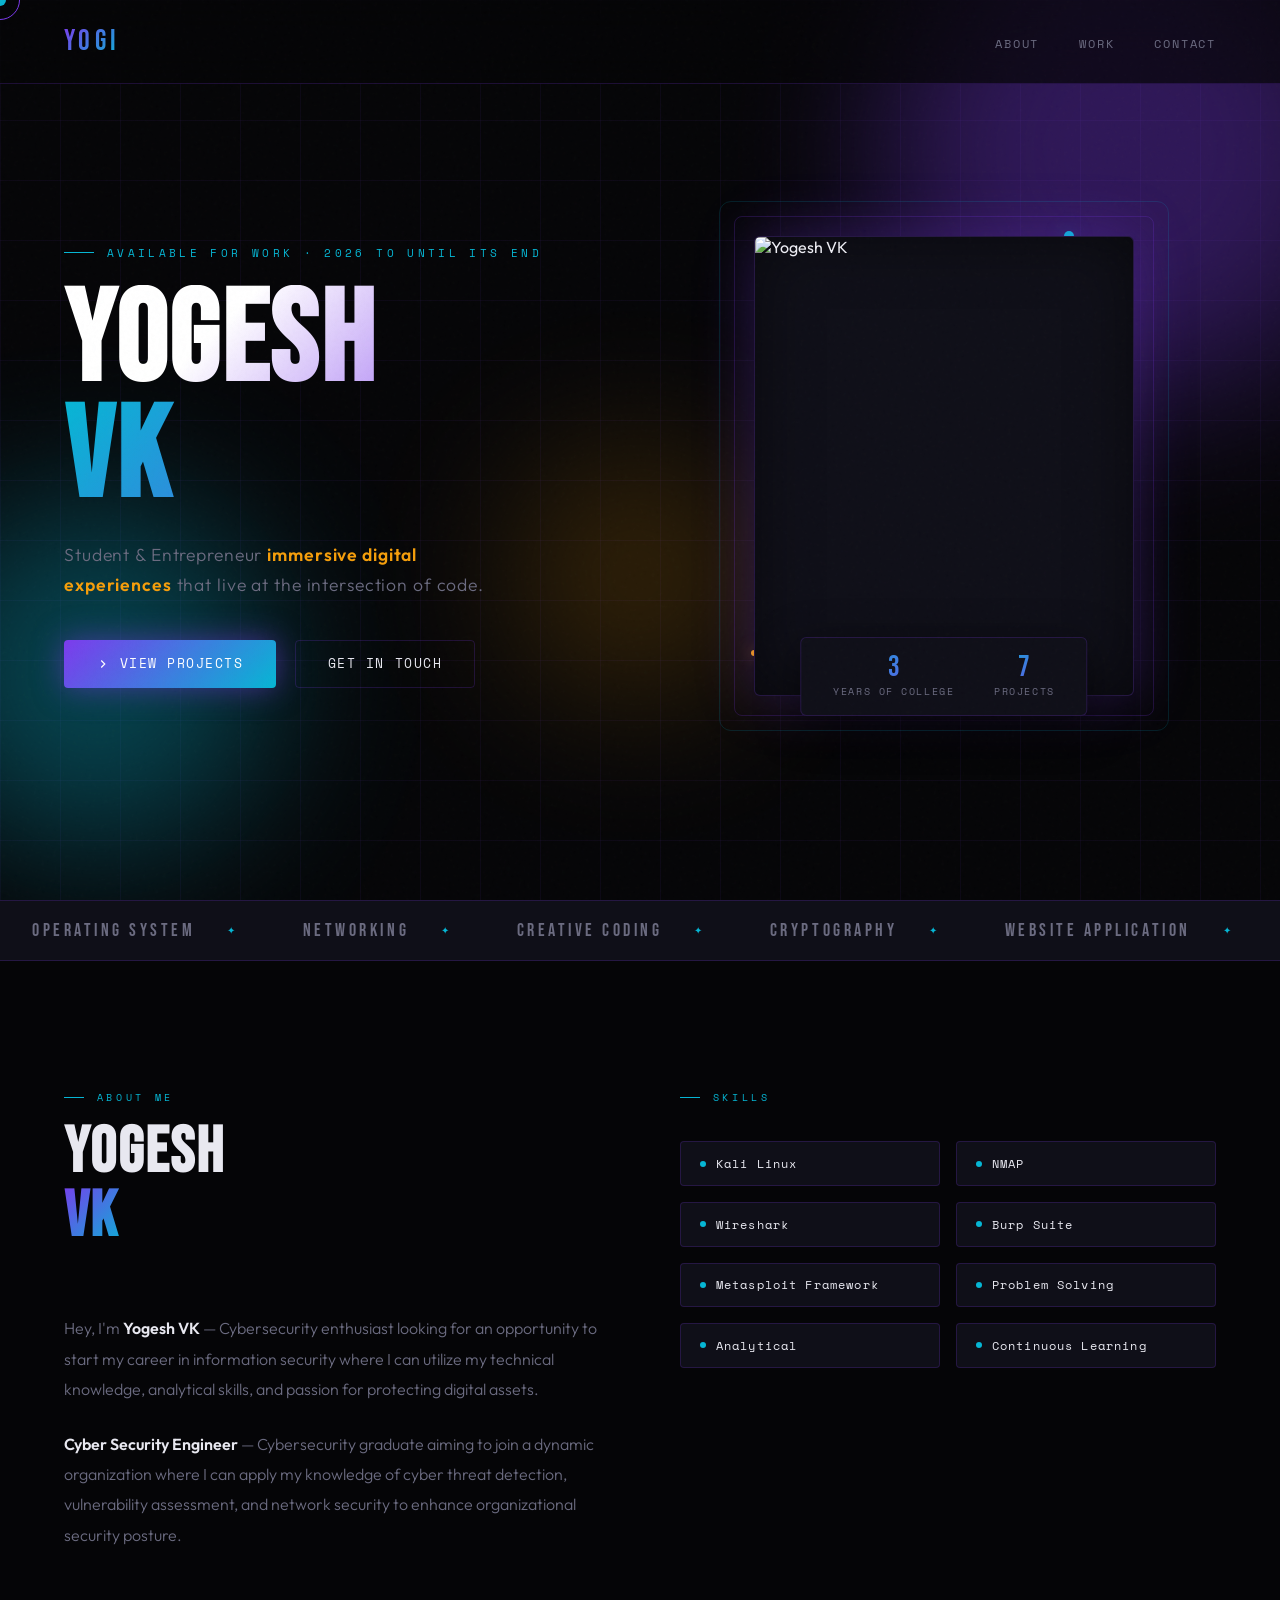
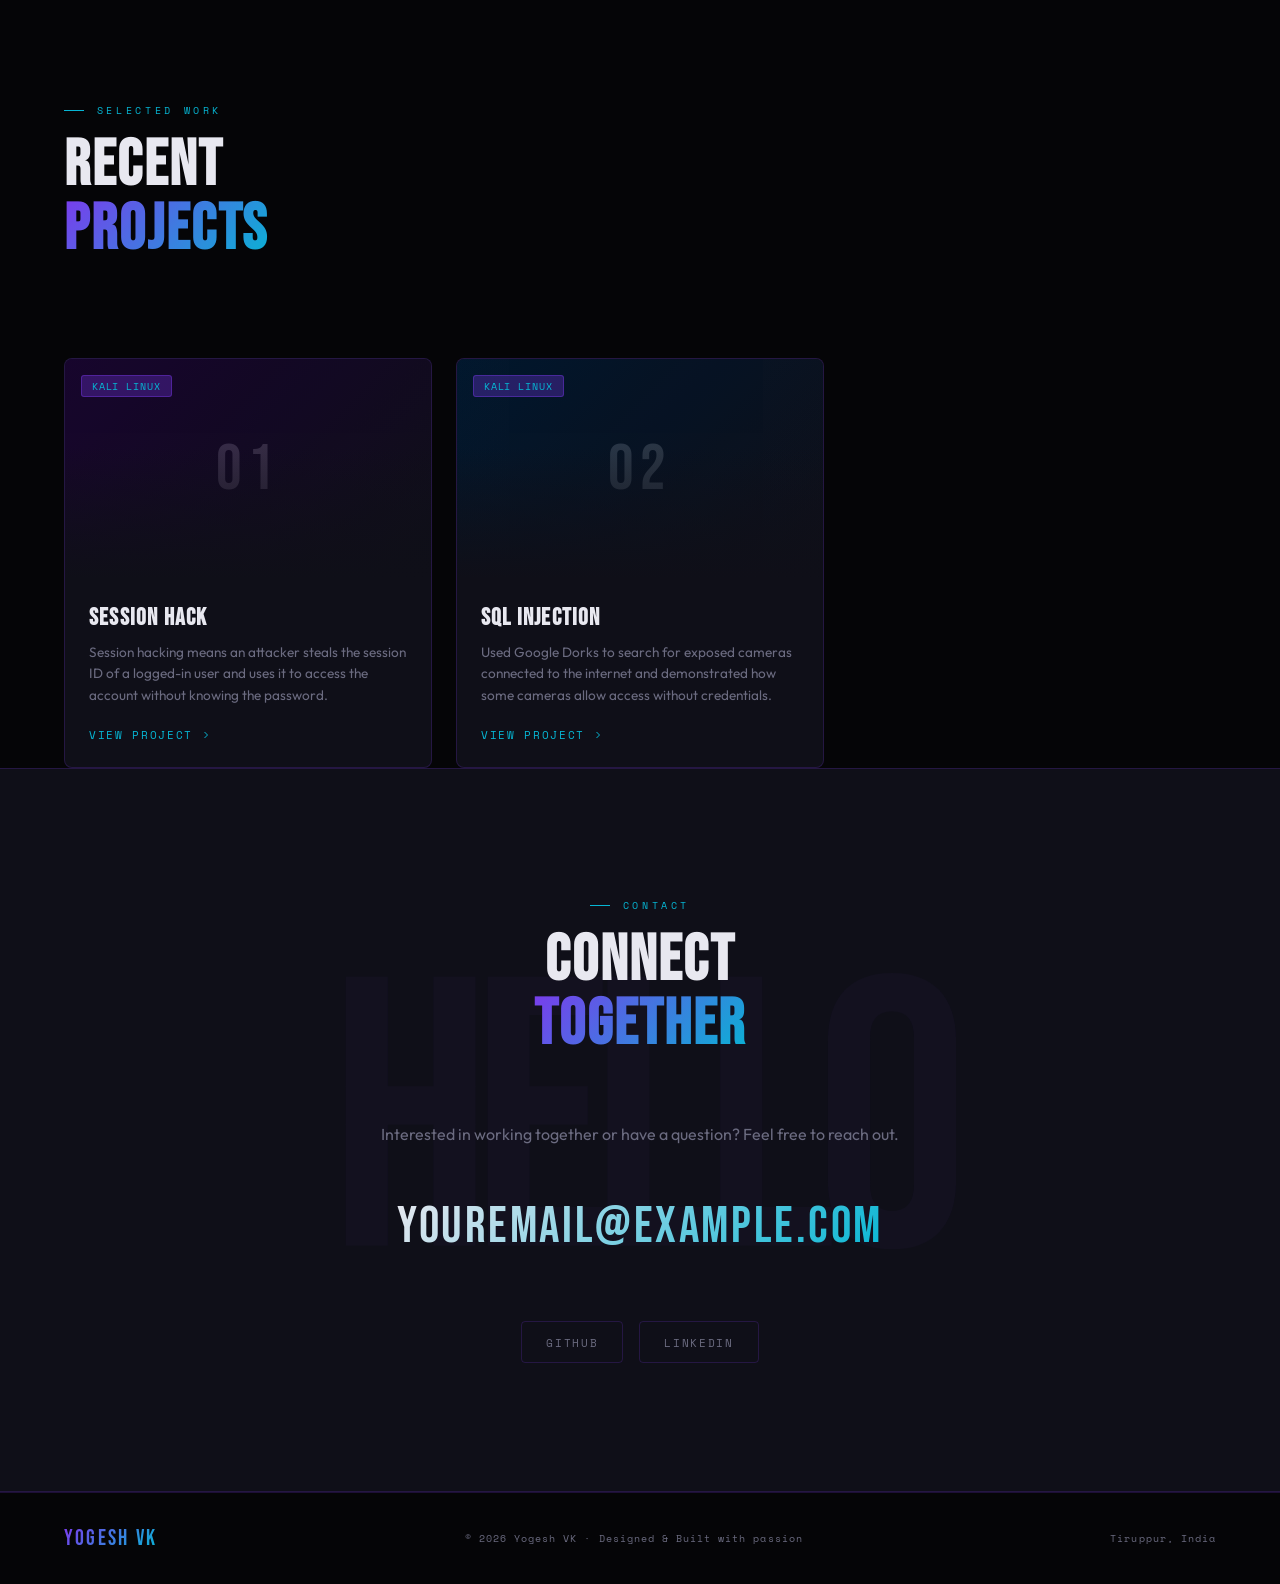
==== index.html @ 70ea8271 "Add files via upload" ====
<!DOCTYPE html>
<html lang="en">
<head>
<meta charset="UTF-8">
<meta name="viewport" content="width=device-width, initial-scale=1.0">
<title>YOGESH VK — Portfolio</title>
<link href="https://fonts.googleapis.com/css2?family=Bebas+Neue&family=Space+Mono:ital,wght@0,400;0,700;1,400&family=Outfit:wght@300;400;600&display=swap" rel="stylesheet">
<link rel="stylesheet" href="styles.css">
</head>
<body>

<!-- Cursor -->
<div class="cursor" id="cursor"></div>
<div class="cursor-ring" id="cursorRing"></div>

<!-- NAV -->
<nav>
  <div class="nav-logo">YOGI</div>
  <ul class="nav-links">
    <li><a href="#about">About</a></li>
    <li><a href="#work">Work</a></li>
    <li><a href="#contact">Contact</a></li>
  </ul>
</nav>

<!-- HERO -->
<div class="hero">
  <div class="orb orb1"></div>
  <div class="orb orb2"></div>
  <div class="orb orb3"></div>

  <div class="hero-inner">
    <div class="hero-content">
      <div class="hero-label">Available for work · 2026 To Until its end</div>
      <h1 class="hero-name">
        <span class="line1">YOGESH</span>
        <span class="line2">VK</span>
      </h1>
      <p class="hero-role">
        Student &amp; Entrepreneur <span>immersive digital experiences</span> that live at the intersection of code.
      </p>
      <div class="hero-cta">
        <a href="#work" class="btn-primary">
          <svg width="14" height="14" viewBox="0 0 24 24" fill="none" stroke="currentColor" stroke-width="2"><polyline points="9 18 15 12 9 6"/></svg>
          View Projects
        </a>
        <a href="#contact" class="btn-outline">
          Get In Touch
        </a>
      </div>
    </div>

    <div class="hero-visual">
      <div class="image-frame">
        <div class="dot-accent dot1"></div>
        <div class="dot-accent dot2"></div>
        <div class="profile-img-wrapper">
          <!--
            ▼ REPLACE src WITH YOUR IMAGE PATH ▼
            Upload your photo (e.g. yogi.jpg) to the same folder as index.html,
            then change the src below to: src="yogi.jpg"
          -->
          <img
            src="C:\Users\Arkas\OneDrive\Desktop\yogesh vk site\yogi.JPG"
            alt="Yogesh VK"
            id="profileImg"
          />
          <!-- Placeholder shown when no image is found -->
          <div class="img-placeholder" id="imgPlaceholder" style="display:none;">
            <svg width="64" height="64" viewBox="0 0 24 24" fill="none" stroke="#7c3aed" stroke-width="1" stroke-linecap="round" stroke-linejoin="round">
              <rect x="3" y="3" width="18" height="18" rx="2"/>
              <circle cx="8.5" cy="8.5" r="1.5"/>
              <polyline points="21 15 16 10 5 21"/>
            </svg>
            <p>Add your photo<br/>Upload yogi.jpg alongside index.html</p>
          </div>
        </div>
        <div class="stats-strip">
          <div class="stat">
            <div class="stat-num">3</div>
            <div class="stat-label">Years of college</div>
          </div>
          <div class="stat">
            <div class="stat-num">7</div>
            <div class="stat-label">Projects</div>
          </div>
        </div>
      </div>
    </div>
  </div>
</div>

<!-- TICKER -->
<div class="ticker-wrap">
  <div class="ticker-track">
    <div class="ticker-item">operating system <span>✦</span></div>
    <div class="ticker-item">networking <span>✦</span></div>
    <div class="ticker-item">Creative Coding <span>✦</span></div>
    <div class="ticker-item">cryptography <span>✦</span></div>
    <div class="ticker-item">website application <span>✦</span></div>
    <div class="ticker-item">malware analysis <span>✦</span></div>
    <div class="ticker-item">operating system <span>✦</span></div>
    <div class="ticker-item">networking <span>✦</span></div>
    <div class="ticker-item">Creative Coding <span>✦</span></div>
    <div class="ticker-item">cryptography <span>✦</span></div>
    <div class="ticker-item">website application <span>✦</span></div>
    <div class="ticker-item">malware analysis <span>✦</span></div>
    <div class="ticker-item">digital forensics <span>✦</span></div>
  </div>
</div>

<!-- ABOUT -->
<section id="about">
  <div class="about-grid">
    <div class="about-text fade-up">
      <div class="section-tag">About Me</div>
      <h2 class="section-title">YOGESH <br><em>VK</em></h2>
      <p>
        Hey, I'm <strong>Yogesh VK</strong> — Cybersecurity enthusiast looking for an opportunity to start my career in information security where I can utilize my technical knowledge, analytical skills, and passion for protecting digital assets.
      </p>
      <p>
        <strong>Cyber Security Engineer</strong> — Cybersecurity graduate aiming to join a dynamic organization where I can apply my knowledge of cyber threat detection, vulnerability assessment, and network security to enhance organizational security posture.
      </p>
    </div>
    <div class="fade-up" style="transition-delay:0.2s">
      <div class="section-tag">Skills</div>
      <br>
      <div class="skills-grid">
        <div class="skill-chip"><span></span>Kali Linux</div>
        <div class="skill-chip"><span></span>NMAP</div>
        <div class="skill-chip"><span></span>Wireshark</div>
        <div class="skill-chip"><span></span>Burp Suite</div>
        <div class="skill-chip"><span></span>Metasploit Framework</div>
        <div class="skill-chip"><span></span>Problem Solving</div>
        <div class="skill-chip"><span></span>Analytical</div>
        <div class="skill-chip"><span></span>Continuous Learning</div>
      </div>
    </div>
  </div>
</section>

<!-- WORK -->
<div class="projects-wrapper" id="work">
  <div style="max-width:1400px; margin:0 auto; padding: 0 0 2rem;">
    <div class="section-tag">Selected Work</div>
    <h2 class="section-title">Recent<br><em>Projects</em></h2>
  </div>
  <div class="projects-grid">

    <div class="project-card fade-up">
      <div class="project-thumb">
        <div class="project-thumb-bg">01</div>
        <div class="project-thumb-overlay"></div>
        <div class="project-tag-list">
          <span class="ptag">Kali Linux</span>
        </div>
      </div>
      <div class="project-body">
        <h3>Session Hack</h3>
        <p>Session hacking means an attacker steals the session ID of a logged-in user and uses it to access the account without knowing the password.</p>
        <!--
          ▼ Upload Mini Project 2.pdf to the same folder and update the href below ▼
        -->
        <a href="C:\Users\Arkas\OneDrive\Desktop\yogesh vk site\Mini Project 2.pdf" class="project-link">
          View Project
          <svg width="12" height="12" viewBox="0 0 24 24" fill="none" stroke="currentColor" stroke-width="2"><polyline points="9 18 15 12 9 6"/></svg>
        </a>
      </div>
    </div>

    <div class="project-card fade-up" style="transition-delay:0.15s">
      <div class="project-thumb">
        <div class="project-thumb-bg">02</div>
        <div class="project-thumb-overlay"></div>
        <div class="project-tag-list">
          <span class="ptag">Kali Linux</span>
        </div>
      </div>
      <div class="project-body">
        <h3>SQL Injection</h3>
        <p>Used Google Dorks to search for exposed cameras connected to the internet and demonstrated how some cameras allow access without credentials.</p>
        <!--
          ▼ Upload Mini Project 1.pdf to the same folder and update the href below ▼
        -->
        <a href="C:\Users\Arkas\OneDrive\Desktop\yogesh vk site\Mini Project 1.pdf" class="project-link">
          View Project
          <svg width="12" height="12" viewBox="0 0 24 24" fill="none" stroke="currentColor" stroke-width="2"><polyline points="9 18 15 12 9 6"/></svg>
        </a>
      </div>
    </div>

  </div>
</div>

<!-- CONTACT -->
<div class="contact-section" id="contact">
  <div class="contact-inner fade-up">
    <div class="section-tag" style="justify-content:center">Contact</div>
    <h2 class="section-title">Connect<br><em>Together</em></h2>
    <p style="color:var(--muted); font-size:1rem; line-height:1.7; margin-bottom:1rem;">
      Interested in working together or have a question? Feel free to reach out.
    </p>
    <!-- ▼ Replace with your actual email address ▼ -->
    <a href="mailto:youremail@example.com" class="contact-email">youremail@example.com</a>
    <div class="social-row">
      <a href="https://github.com/kingyogi07" class="social-btn">GitHub</a>
      <a href="https://www.linkedin.com/in/yogesh-vk-423bbb319" class="social-btn">LinkedIn</a>
    </div>
  </div>
</div>

<!-- FOOTER -->
<footer>
  <div class="footer-logo">YOGESH VK</div>
  <p>© 2026 Yogesh VK · Designed &amp; Built with passion</p>
  <p style="font-family:'Space Mono',monospace;font-size:0.65rem;letter-spacing:0.1em;color:var(--muted)">Tiruppur, India</p>
</footer>

<script src="script.js"></script>
</body>
</html>
---- styles.css ----
:root {
  --bg: #050507;
  --bg2: #0a0a10;
  --surface: #0f0f18;
  --accent: #7c3aed;
  --accent2: #06b6d4;
  --accent3: #f59e0b;
  --glow: rgba(124, 58, 237, 0.5);
  --glow2: rgba(7, 139, 162, 0.4);
  --text: #e8e8f0;
  --muted: #6b6b80;
  --border: rgba(124, 58, 237, 0.2);
}

*, *::before, *::after { margin: 0; padding: 0; box-sizing: border-box; }

html { scroll-behavior: smooth; }

body {
  background: var(--bg);
  color: var(--text);
  font-family: 'Outfit', sans-serif;
  overflow-x: hidden;
  cursor: none;
}

/* CUSTOM CURSOR */
.cursor {
  position: fixed;
  width: 12px; height: 12px;
  background: var(--accent2);
  border-radius: 50%;
  pointer-events: none;
  z-index: 9999;
  transform: translate(-50%, -50%);
  transition: transform 0.1s, width 0.2s, height 0.2s, background 0.2s;
  mix-blend-mode: exclusion;
}
.cursor-ring {
  position: fixed;
  width: 40px; height: 40px;
  border: 1px solid var(--accent);
  border-radius: 50%;
  pointer-events: none;
  z-index: 9998;
  transform: translate(-50%, -50%);
  transition: transform 0.15s ease-out, width 0.3s, height 0.3s, border-color 0.3s;
}

/* NOISE OVERLAY */
body::before {
  content: '';
  position: fixed; inset: 0;
  background-image: url("data:image/svg+xml,%3Csvg viewBox='0 0 256 256' xmlns='http://www.w3.org/2000/svg'%3E%3Cfilter id='noise'%3E%3CfeTurbulence type='fractalNoise' baseFrequency='0.9' numOctaves='4' stitchTiles='stitch'/%3E%3C/filter%3E%3Crect width='100%25' height='100%25' filter='url(%23noise)' opacity='0.04'/%3E%3C/svg%3E");
  pointer-events: none;
  z-index: 9990;
  opacity: 0.5;
}

/* NAV */
nav {
  position: fixed; top: 0; left: 0; right: 0;
  z-index: 100;
  display: flex; align-items: center; justify-content: space-between;
  padding: 1.5rem 4rem;
  background: rgba(5,5,7,0.7);
  backdrop-filter: blur(20px);
  border-bottom: 1px solid var(--border);
}
.nav-logo {
  font-family: 'Bebas Neue', sans-serif;
  font-size: 1.8rem;
  letter-spacing: 0.15em;
  background: linear-gradient(135deg, var(--accent), var(--accent2));
  -webkit-background-clip: text;
  -webkit-text-fill-color: transparent;
}
.nav-links { display: flex; gap: 2.5rem; list-style: none; }
.nav-links a {
  font-family: 'Space Mono', monospace;
  font-size: 0.75rem;
  letter-spacing: 0.15em;
  text-transform: uppercase;
  color: var(--muted);
  text-decoration: none;
  transition: color 0.3s;
  position: relative;
}
.nav-links a::after {
  content: '';
  position: absolute; bottom: -4px; left: 0;
  width: 0; height: 1px;
  background: var(--accent2);
  transition: width 0.3s;
}
.nav-links a:hover { color: var(--accent2); }
.nav-links a:hover::after { width: 100%; }

/* HERO */
.hero {
  min-height: 100vh;
  display: flex; flex-direction: column; justify-content: center;
  padding: 6rem 4rem 4rem;
  position: relative;
  overflow: hidden;
}

/* Animated grid background */
.hero::before {
  content: '';
  position: absolute; inset: 0;
  background-image:
    linear-gradient(rgba(124,58,237,0.06) 1px, transparent 1px),
    linear-gradient(90deg, rgba(124,58,237,0.06) 1px, transparent 1px);
  background-size: 60px 60px;
  animation: gridShift 20s linear infinite;
}
@keyframes gridShift {
  0% { transform: translateY(0); }
  100% { transform: translateY(60px); }
}

/* Orbs */
.orb {
  position: absolute;
  border-radius: 50%;
  filter: blur(80px);
  opacity: 0.35;
  animation: float 8s ease-in-out infinite;
}
.orb1 { width: 500px; height: 500px; background: var(--accent); top: -100px; right: -100px; animation-delay: 0s; }
.orb2 { width: 350px; height: 350px; background: var(--accent2); bottom: 50px; left: -80px; animation-delay: -3s; }
.orb3 { width: 250px; height: 250px; background: var(--accent3); top: 50%; left: 40%; animation-delay: -5s; opacity: 0.2; }

@keyframes float {
  0%, 100% { transform: translateY(0) scale(1); }
  50% { transform: translateY(-30px) scale(1.05); }
}

.hero-inner {
  position: relative; z-index: 2;
  display: grid;
  grid-template-columns: 1fr 1fr;
  gap: 4rem;
  align-items: center;
  max-width: 1400px;
}

.hero-label {
  font-family: 'Space Mono', monospace;
  font-size: 0.7rem;
  letter-spacing: 0.3em;
  color: var(--accent2);
  text-transform: uppercase;
  margin-bottom: 1.5rem;
  display: flex; align-items: center; gap: 0.8rem;
}
.hero-label::before {
  content: '';
  display: inline-block;
  width: 30px; height: 1px;
  background: var(--accent2);
}

.hero-name {
  font-family: 'Bebas Neue', sans-serif;
  font-size: clamp(5rem, 10vw, 9rem);
  line-height: 0.9;
  letter-spacing: 0.02em;
  margin-bottom: 1.5rem;
}
.hero-name .line1 {
  display: block;
  background: linear-gradient(135deg, #fff 30%, var(--accent) 100%);
  -webkit-background-clip: text;
  -webkit-text-fill-color: transparent;
}
.hero-name .line2 {
  display: block;
  background: linear-gradient(135deg, var(--accent2) 0%, var(--accent) 100%);
  -webkit-background-clip: text;
  -webkit-text-fill-color: transparent;
}

.hero-role {
  font-size: 1.1rem;
  color: var(--muted);
  font-weight: 300;
  letter-spacing: 0.05em;
  margin-bottom: 2.5rem;
  max-width: 420px;
  line-height: 1.7;
}
.hero-role span { color: var(--accent3); font-weight: 600; }

.hero-cta {
  display: flex; gap: 1.2rem; flex-wrap: wrap;
}
.btn-primary {
  display: inline-flex; align-items: center; gap: 0.6rem;
  padding: 0.85rem 2rem;
  background: linear-gradient(135deg, var(--accent), var(--accent2));
  color: #fff;
  font-family: 'Space Mono', monospace;
  font-size: 0.8rem;
  letter-spacing: 0.12em;
  text-transform: uppercase;
  text-decoration: none;
  border-radius: 4px;
  position: relative;
  overflow: hidden;
  transition: transform 0.2s, box-shadow 0.3s;
  box-shadow: 0 0 30px var(--glow);
}
.btn-primary:hover {
  transform: translateY(-3px);
  box-shadow: 0 10px 40px var(--glow);
}
.btn-outline {
  display: inline-flex; align-items: center; gap: 0.6rem;
  padding: 0.85rem 2rem;
  border: 1px solid var(--border);
  color: var(--text);
  font-family: 'Space Mono', monospace;
  font-size: 0.8rem;
  letter-spacing: 0.12em;
  text-transform: uppercase;
  text-decoration: none;
  border-radius: 4px;
  transition: border-color 0.3s, color 0.3s, box-shadow 0.3s;
  background: transparent;
}
.btn-outline:hover {
  border-color: var(--accent2);
  color: var(--accent2);
  box-shadow: 0 0 20px var(--glow2);
}

/* PROFILE IMAGE AREA */
.hero-visual {
  position: relative;
  display: flex;
  justify-content: center;
  align-items: center;
}

.image-frame {
  position: relative;
  width: 380px; height: 460px;
}

.image-frame::before {
  content: '';
  position: absolute;
  inset: -20px;
  border: 1px solid var(--border);
  border-radius: 8px;
  animation: rotateBorder 10s linear infinite;
}
.image-frame::after {
  content: '';
  position: absolute;
  inset: -35px;
  border: 1px solid rgba(6,182,212,0.15);
  border-radius: 12px;
}
@keyframes rotateBorder {
  0% { clip-path: inset(0 95% 0 0); }
  25% { clip-path: inset(0 0 95% 0); }
  50% { clip-path: inset(0 0 0 95%); }
  75% { clip-path: inset(95% 0 0 0); }
  100% { clip-path: inset(0 95% 0 0); }
}

.profile-img-wrapper {
  width: 100%; height: 100%;
  border-radius: 6px;
  overflow: hidden;
  border: 1px solid var(--border);
  background: var(--surface);
  position: relative;
  box-shadow: 0 0 60px rgba(124,58,237,0.3), inset 0 0 60px rgba(0,0,0,0.5);
}

.profile-img-wrapper img {
  width: 100%; height: 100%;
  object-fit: cover;
  display: block;
  filter: grayscale(20%) contrast(1.05);
  transition: filter 0.4s;
}
.profile-img-wrapper:hover img { filter: grayscale(0%) contrast(1.1); }

.img-placeholder {
  width: 100%; height: 100%;
  display: flex; flex-direction: column;
  align-items: center; justify-content: center;
  gap: 1rem;
  background: linear-gradient(135deg, var(--surface), #1a1a28);
}
.img-placeholder svg { opacity: 0.3; }
.img-placeholder p {
  font-family: 'Space Mono', monospace;
  font-size: 0.7rem;
  letter-spacing: 0.2em;
  color: var(--muted);
  text-transform: uppercase;
  text-align: center;
}

.dot-accent {
  position: absolute;
  border-radius: 50%;
  background: var(--accent2);
  box-shadow: 0 0 20px var(--glow2);
  animation: pulse 3s ease-in-out infinite;
}
.dot1 { width: 10px; height: 10px; top: -5px; right: 60px; }
.dot2 { width: 6px; height: 6px; bottom: 40px; left: -3px; animation-delay: -1.5s; background: var(--accent3); box-shadow: 0 0 15px rgba(245,158,11,0.7); }
@keyframes pulse {
  0%, 100% { opacity: 1; transform: scale(1); }
  50% { opacity: 0.4; transform: scale(0.6); }
}

.stats-strip {
  position: absolute;
  bottom: -20px; left: 50%; transform: translateX(-50%);
  background: var(--surface);
  border: 1px solid var(--border);
  border-radius: 6px;
  padding: 1rem 2rem;
  display: flex; gap: 2.5rem;
  box-shadow: 0 10px 40px rgba(0,0,0,0.5);
  white-space: nowrap;
}
.stat { text-align: center; }
.stat-num {
  font-family: 'Bebas Neue', sans-serif;
  font-size: 1.8rem;
  line-height: 1;
  background: linear-gradient(135deg, var(--accent2), var(--accent));
  -webkit-background-clip: text;
  -webkit-text-fill-color: transparent;
}
.stat-label {
  font-size: 0.65rem;
  font-family: 'Space Mono', monospace;
  letter-spacing: 0.15em;
  color: var(--muted);
  text-transform: uppercase;
}

/* SECTIONS */
section { padding: 8rem 4rem; position: relative; max-width: 1400px; margin: 0 auto; }

.section-tag {
  font-family: 'Space Mono', monospace;
  font-size: 0.65rem;
  letter-spacing: 0.35em;
  color: var(--accent2);
  text-transform: uppercase;
  display: flex; align-items: center; gap: 0.8rem;
  margin-bottom: 1rem;
}
.section-tag::before {
  content: '';
  width: 20px; height: 1px;
  background: var(--accent2);
}
.section-title {
  font-family: 'Bebas Neue', sans-serif;
  font-size: clamp(3rem, 5vw, 5rem);
  line-height: 1;
  letter-spacing: 0.03em;
  margin-bottom: 4rem;
}
.section-title em {
  font-style: normal;
  background: linear-gradient(135deg, var(--accent), var(--accent2));
  -webkit-background-clip: text;
  -webkit-text-fill-color: transparent;
}

/* ABOUT */
.about-grid {
  display: grid;
  grid-template-columns: 1fr 1fr;
  gap: 5rem;
  align-items: start;
}
.about-text p {
  color: var(--muted);
  line-height: 1.9;
  font-size: 1rem;
  margin-bottom: 1.5rem;
  font-weight: 300;
}
.about-text p strong { color: var(--text); font-weight: 600; }

.skills-grid {
  display: grid;
  grid-template-columns: 1fr 1fr;
  gap: 1rem;
}
.skill-chip {
  padding: 0.8rem 1.2rem;
  border: 1px solid var(--border);
  border-radius: 4px;
  background: var(--surface);
  font-family: 'Space Mono', monospace;
  font-size: 0.72rem;
  letter-spacing: 0.1em;
  color: var(--text);
  display: flex; align-items: center; gap: 0.6rem;
  transition: border-color 0.3s, box-shadow 0.3s, transform 0.2s;
}
.skill-chip:hover {
  border-color: var(--accent);
  box-shadow: 0 0 20px var(--glow);
  transform: translateX(4px);
}
.skill-chip span {
  width: 6px; height: 6px;
  border-radius: 50%;
  background: var(--accent2);
  flex-shrink: 0;
}

/* WORK / PROJECTS */
.projects-wrapper { width: 100%; max-width: 1400px; padding: 0 4rem; }
.projects-grid {
  display: grid;
  grid-template-columns: repeat(3, 1fr);
  gap: 1.5rem;
}
.project-card {
  background: var(--surface);
  border: 1px solid var(--border);
  border-radius: 8px;
  overflow: hidden;
  position: relative;
  transition: transform 0.3s, box-shadow 0.3s, border-color 0.3s;
}
.project-card:hover {
  transform: translateY(-8px);
  box-shadow: 0 20px 60px rgba(124,58,237,0.25);
  border-color: var(--accent);
}
.project-thumb {
  height: 220px;
  position: relative;
  overflow: hidden;
}
.project-thumb-bg {
  position: absolute; inset: 0;
  background: linear-gradient(135deg, var(--bg2), var(--surface));
  display: flex; align-items: center; justify-content: center;
  font-family: 'Bebas Neue', sans-serif;
  font-size: 4rem;
  letter-spacing: 0.1em;
  opacity: 0.15;
  transition: opacity 0.3s;
}
.project-card:hover .project-thumb-bg { opacity: 0.25; }
.project-thumb-overlay {
  position: absolute; inset: 0;
  background: linear-gradient(transparent 40%, var(--surface));
}
.project-tag-list {
  position: absolute;
  top: 1rem; left: 1rem;
  display: flex; gap: 0.4rem;
}
.ptag {
  padding: 0.2rem 0.6rem;
  background: rgba(124,58,237,0.3);
  border: 1px solid rgba(124,58,237,0.4);
  border-radius: 3px;
  font-size: 0.6rem;
  font-family: 'Space Mono', monospace;
  letter-spacing: 0.1em;
  color: var(--accent2);
  text-transform: uppercase;
}
.project-body {
  padding: 1.5rem;
}
.project-body h3 {
  font-family: 'Bebas Neue', sans-serif;
  font-size: 1.5rem;
  letter-spacing: 0.05em;
  margin-bottom: 0.6rem;
}
.project-body p {
  font-size: 0.85rem;
  color: var(--muted);
  line-height: 1.6;
  margin-bottom: 1.2rem;
}
.project-link {
  font-family: 'Space Mono', monospace;
  font-size: 0.7rem;
  letter-spacing: 0.15em;
  color: var(--accent2);
  text-decoration: none;
  text-transform: uppercase;
  display: flex; align-items: center; gap: 0.4rem;
  transition: gap 0.2s;
}
.project-link:hover { gap: 0.8rem; }

.project-card:nth-child(1) .project-thumb { background: linear-gradient(135deg, #1a0533, #0f0f18); }
.project-card:nth-child(2) .project-thumb { background: linear-gradient(135deg, #001a33, #0f0f18); }
.project-card:nth-child(3) .project-thumb { background: linear-gradient(135deg, #1a1200, #0f0f18); }

/* CONTACT */
.contact-section {
  background: var(--surface);
  border-top: 1px solid var(--border);
  border-bottom: 1px solid var(--border);
  margin: 0;
  padding: 8rem 4rem;
  max-width: 100%;
  text-align: center;
  position: relative;
  overflow: hidden;
}
.contact-section::before {
  content: 'HELLO';
  position: absolute;
  font-family: 'Bebas Neue', sans-serif;
  font-size: 30vw;
  color: rgba(124,58,237,0.03);
  top: 50%; left: 50%;
  transform: translate(-50%, -50%);
  pointer-events: none;
  white-space: nowrap;
  letter-spacing: -0.05em;
}
.contact-inner { position: relative; z-index: 2; max-width: 600px; margin: 0 auto; }
.contact-email {
  display: inline-block;
  font-family: 'Bebas Neue', sans-serif;
  font-size: clamp(2rem, 4vw, 3.5rem);
  letter-spacing: 0.05em;
  background: linear-gradient(135deg, var(--text), var(--accent2));
  -webkit-background-clip: text;
  -webkit-text-fill-color: transparent;
  text-decoration: none;
  margin: 2rem 0;
  transition: opacity 0.3s;
}
.contact-email:hover { opacity: 0.7; }

.social-row {
  display: flex; gap: 1rem; justify-content: center; margin-top: 2rem;
}
.social-btn {
  padding: 0.7rem 1.5rem;
  border: 1px solid var(--border);
  border-radius: 4px;
  font-family: 'Space Mono', monospace;
  font-size: 0.7rem;
  letter-spacing: 0.15em;
  color: var(--muted);
  text-decoration: none;
  text-transform: uppercase;
  transition: all 0.3s;
  background: transparent;
}
.social-btn:hover {
  border-color: var(--accent2);
  color: var(--accent2);
  box-shadow: 0 0 20px var(--glow2);
}

/* FOOTER */
footer {
  padding: 2rem 4rem;
  border-top: 1px solid var(--border);
  display: flex; align-items: center; justify-content: space-between;
  max-width: 100%;
}
footer p {
  font-family: 'Space Mono', monospace;
  font-size: 0.65rem;
  letter-spacing: 0.1em;
  color: var(--muted);
}
.footer-logo {
  font-family: 'Bebas Neue', sans-serif;
  font-size: 1.4rem;
  letter-spacing: 0.1em;
  background: linear-gradient(135deg, var(--accent), var(--accent2));
  -webkit-background-clip: text;
  -webkit-text-fill-color: transparent;
}

/* ANIMATIONS */
.fade-up {
  opacity: 0;
  transform: translateY(40px);
  transition: opacity 0.7s ease, transform 0.7s ease;
}
.fade-up.visible {
  opacity: 1;
  transform: translateY(0);
}

/* Horizontal scroll ticker */
.ticker-wrap {
  overflow: hidden;
  border-top: 1px solid var(--border);
  border-bottom: 1px solid var(--border);
  padding: 1.2rem 0;
  background: var(--surface);
}
.ticker-track {
  display: flex; gap: 0;
  animation: tick 20s linear infinite;
  white-space: nowrap;
}
.ticker-item {
  display: inline-flex; align-items: center; gap: 2rem;
  padding: 0 2rem;
  font-family: 'Bebas Neue', sans-serif;
  font-size: 1.1rem;
  letter-spacing: 0.2em;
  color: var(--muted);
}
.ticker-item span { color: var(--accent2); font-size: 0.6rem; }
@keyframes tick {
  0% { transform: translateX(0); }
  100% { transform: translateX(-50%); }
}

@media (max-width: 900px) {
  nav { padding: 1.2rem 1.5rem; }
  .nav-links { display: none; }
  .hero { padding: 5rem 1.5rem 3rem; }
  .hero-inner { grid-template-columns: 1fr; gap: 3rem; }
  .hero-visual { order: -1; }
  .image-frame { width: 280px; height: 340px; }
  section { padding: 5rem 1.5rem; }
  .about-grid { grid-template-columns: 1fr; gap: 3rem; }
  .projects-wrapper { padding: 0 1.5rem; }
  .projects-grid { grid-template-columns: 1fr; }
  .contact-section { padding: 5rem 1.5rem; }
  footer { flex-direction: column; gap: 1rem; text-align: center; }
  .stats-strip { display: none; }
}
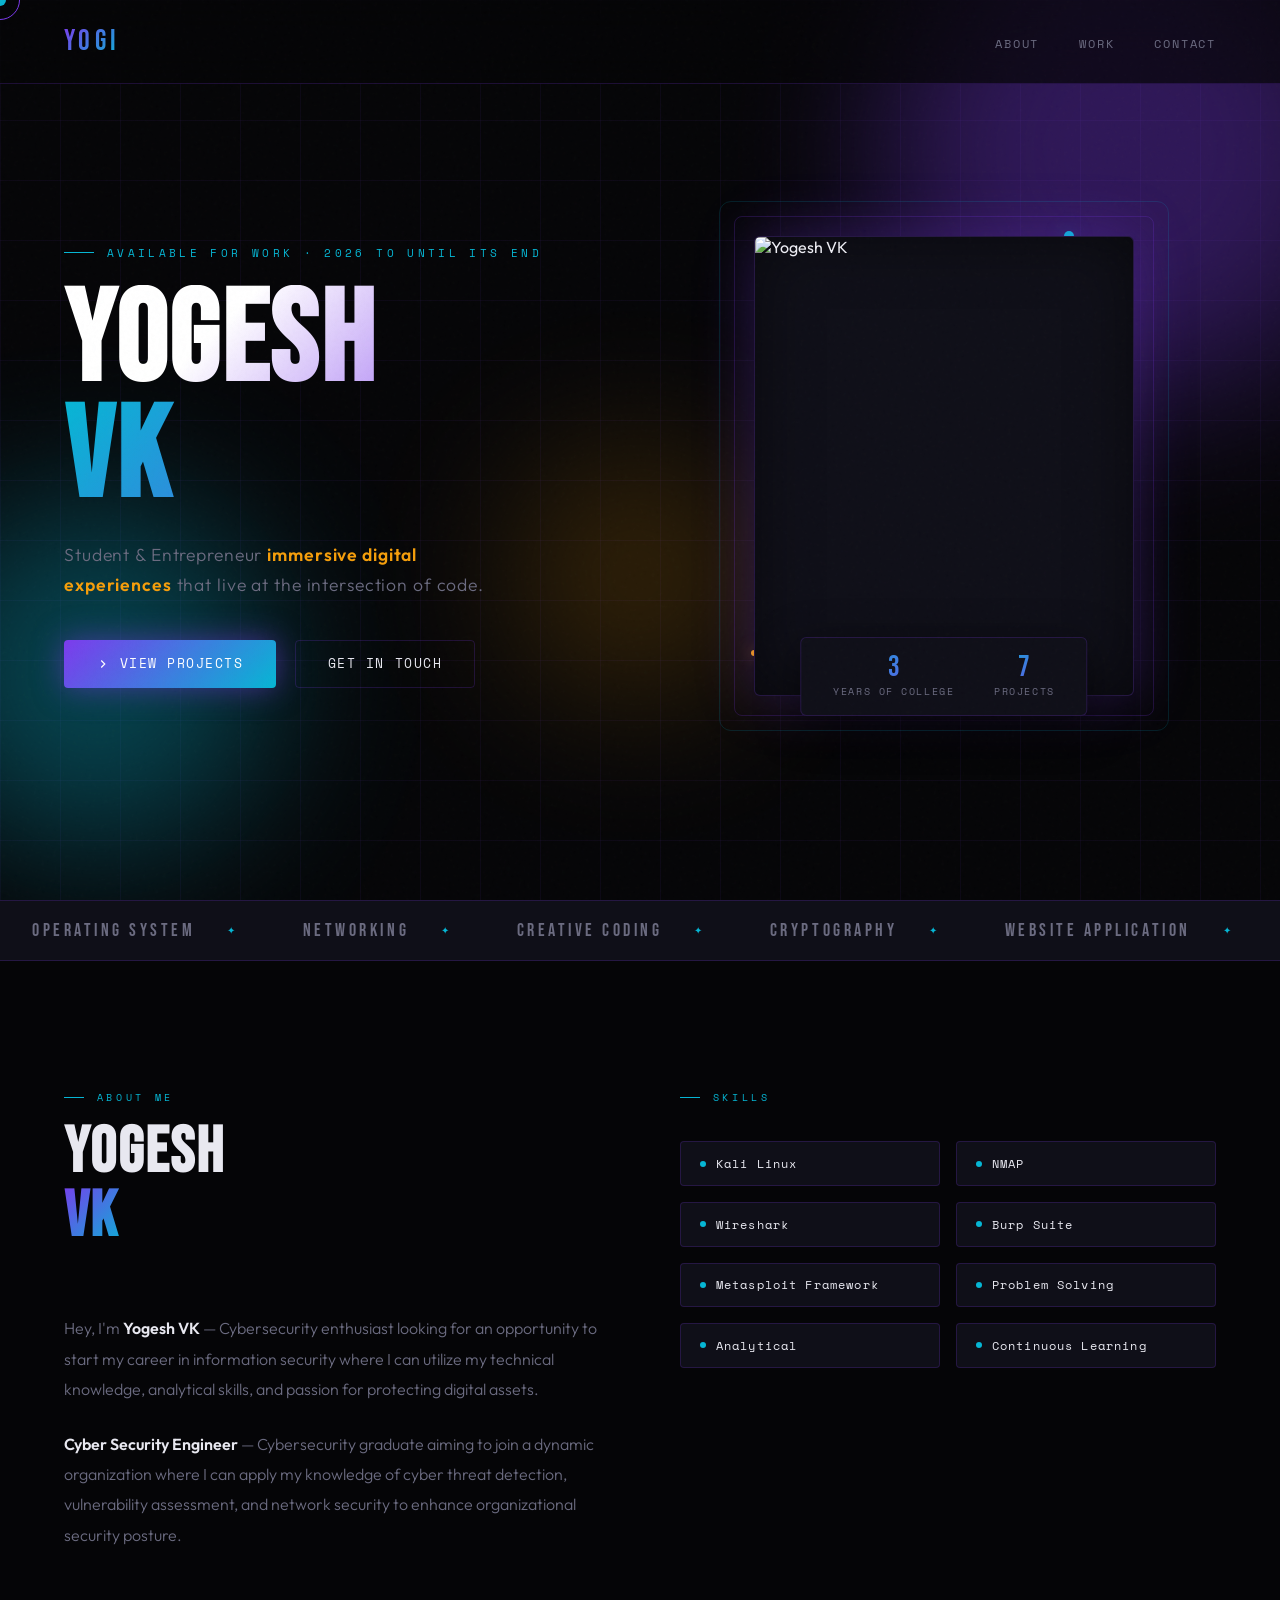
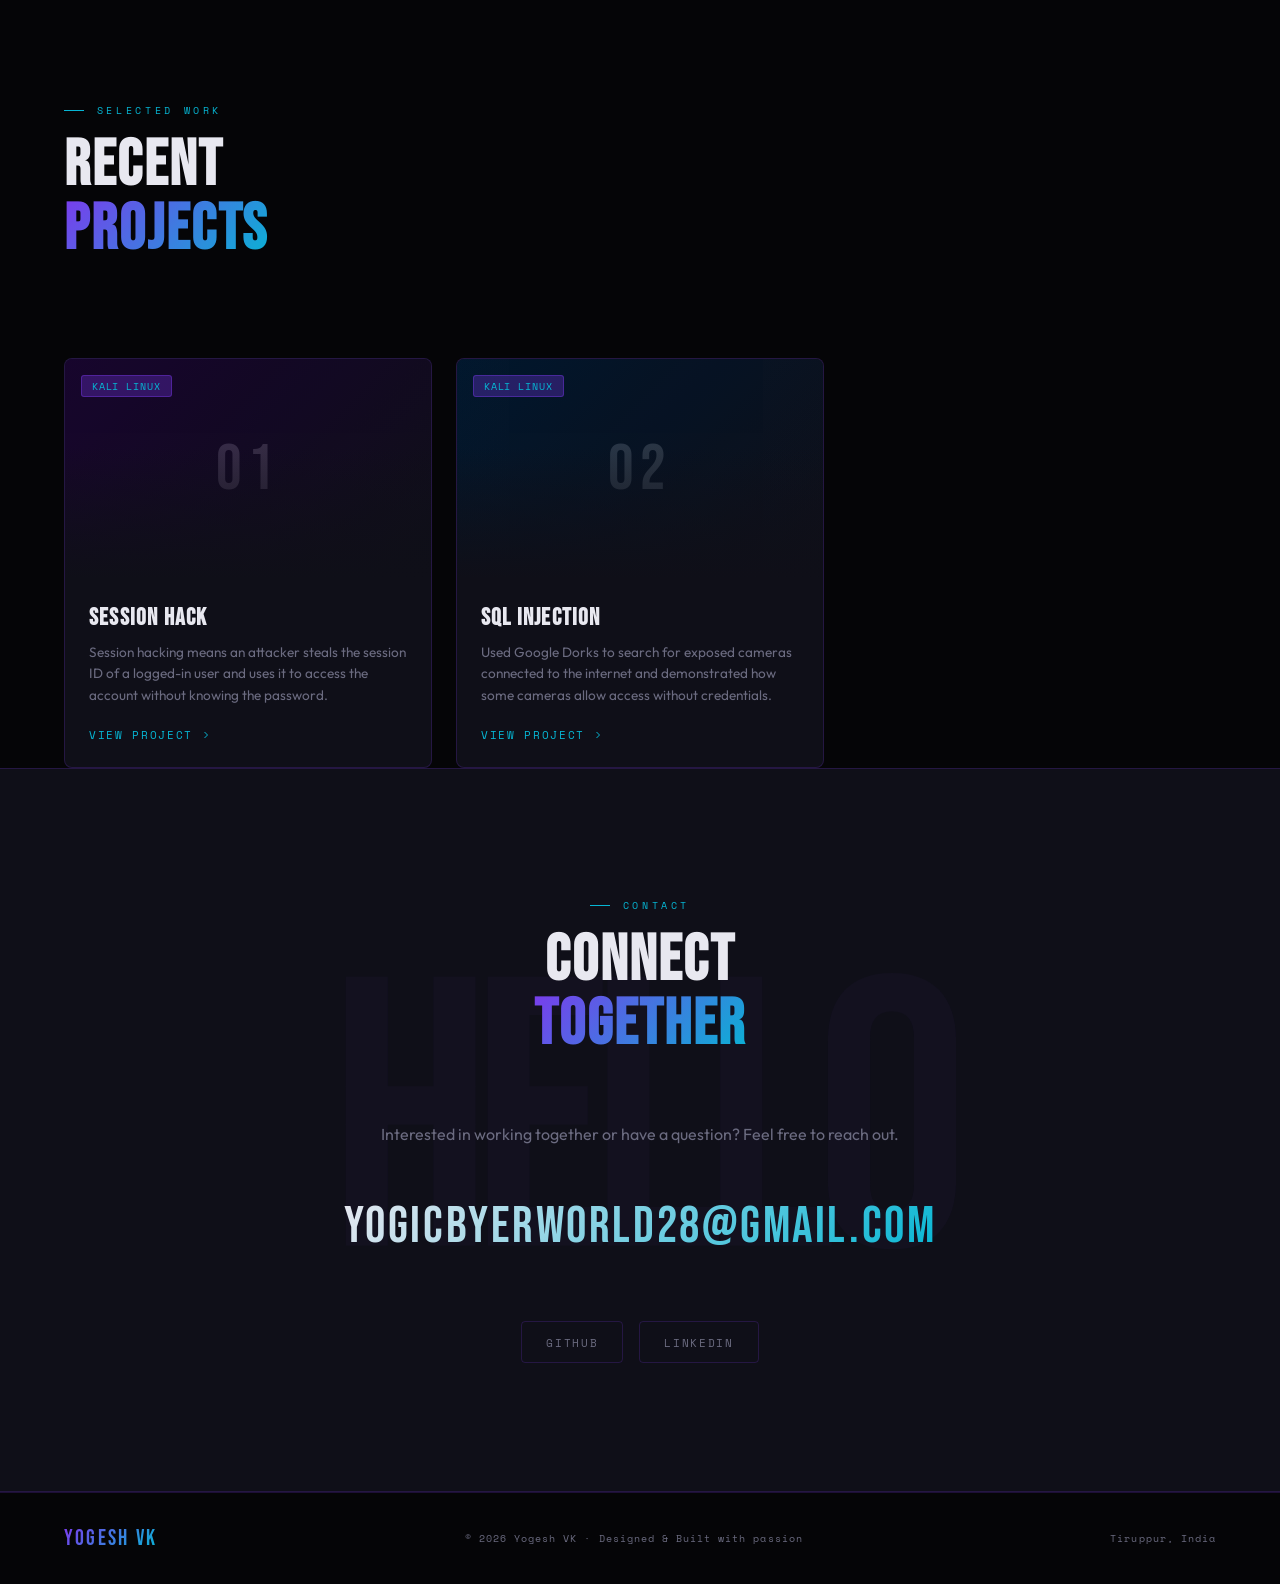
==== commit 0c5f0cbf: "Add files via upload" ====
--- a/index.html
+++ b/index.html
@@ -60,11 +60,10 @@
             Upload your photo (e.g. yogi.jpg) to the same folder as index.html,
             then change the src below to: src="yogi.jpg"
           -->
-          <img
-            src="C:\Users\Arkas\OneDrive\Desktop\yogesh vk site\yogi.JPG"
+          
+        <img src="https://drive.google.com/file/d/1RBsu81zVeY8wzB7KmaIGweOjaRSS0C_u"
             alt="Yogesh VK"
-            id="profileImg"
-          />
+            id="profileImg">
           <!-- Placeholder shown when no image is found -->
           <div class="img-placeholder" id="imgPlaceholder" style="display:none;">
             <svg width="64" height="64" viewBox="0 0 24 24" fill="none" stroke="#7c3aed" stroke-width="1" stroke-linecap="round" stroke-linejoin="round">
@@ -72,7 +71,7 @@
               <circle cx="8.5" cy="8.5" r="1.5"/>
               <polyline points="21 15 16 10 5 21"/>
             </svg>
-            <p>Add your photo<br/>Upload yogi.jpg alongside index.html</p>
+          
           </div>
         </div>
         <div class="stats-strip">
@@ -201,7 +200,7 @@
       Interested in working together or have a question? Feel free to reach out.
     </p>
     <!-- ▼ Replace with your actual email address ▼ -->
-    <a href="mailto:youremail@example.com" class="contact-email">youremail@example.com</a>
+    <a href="mailto:youremail@example.com" class="contact-email">yogicbyerworld28@gmail.com</a>
     <div class="social-row">
       <a href="https://github.com/kingyogi07" class="social-btn">GitHub</a>
       <a href="https://www.linkedin.com/in/yogesh-vk-423bbb319" class="social-btn">LinkedIn</a>
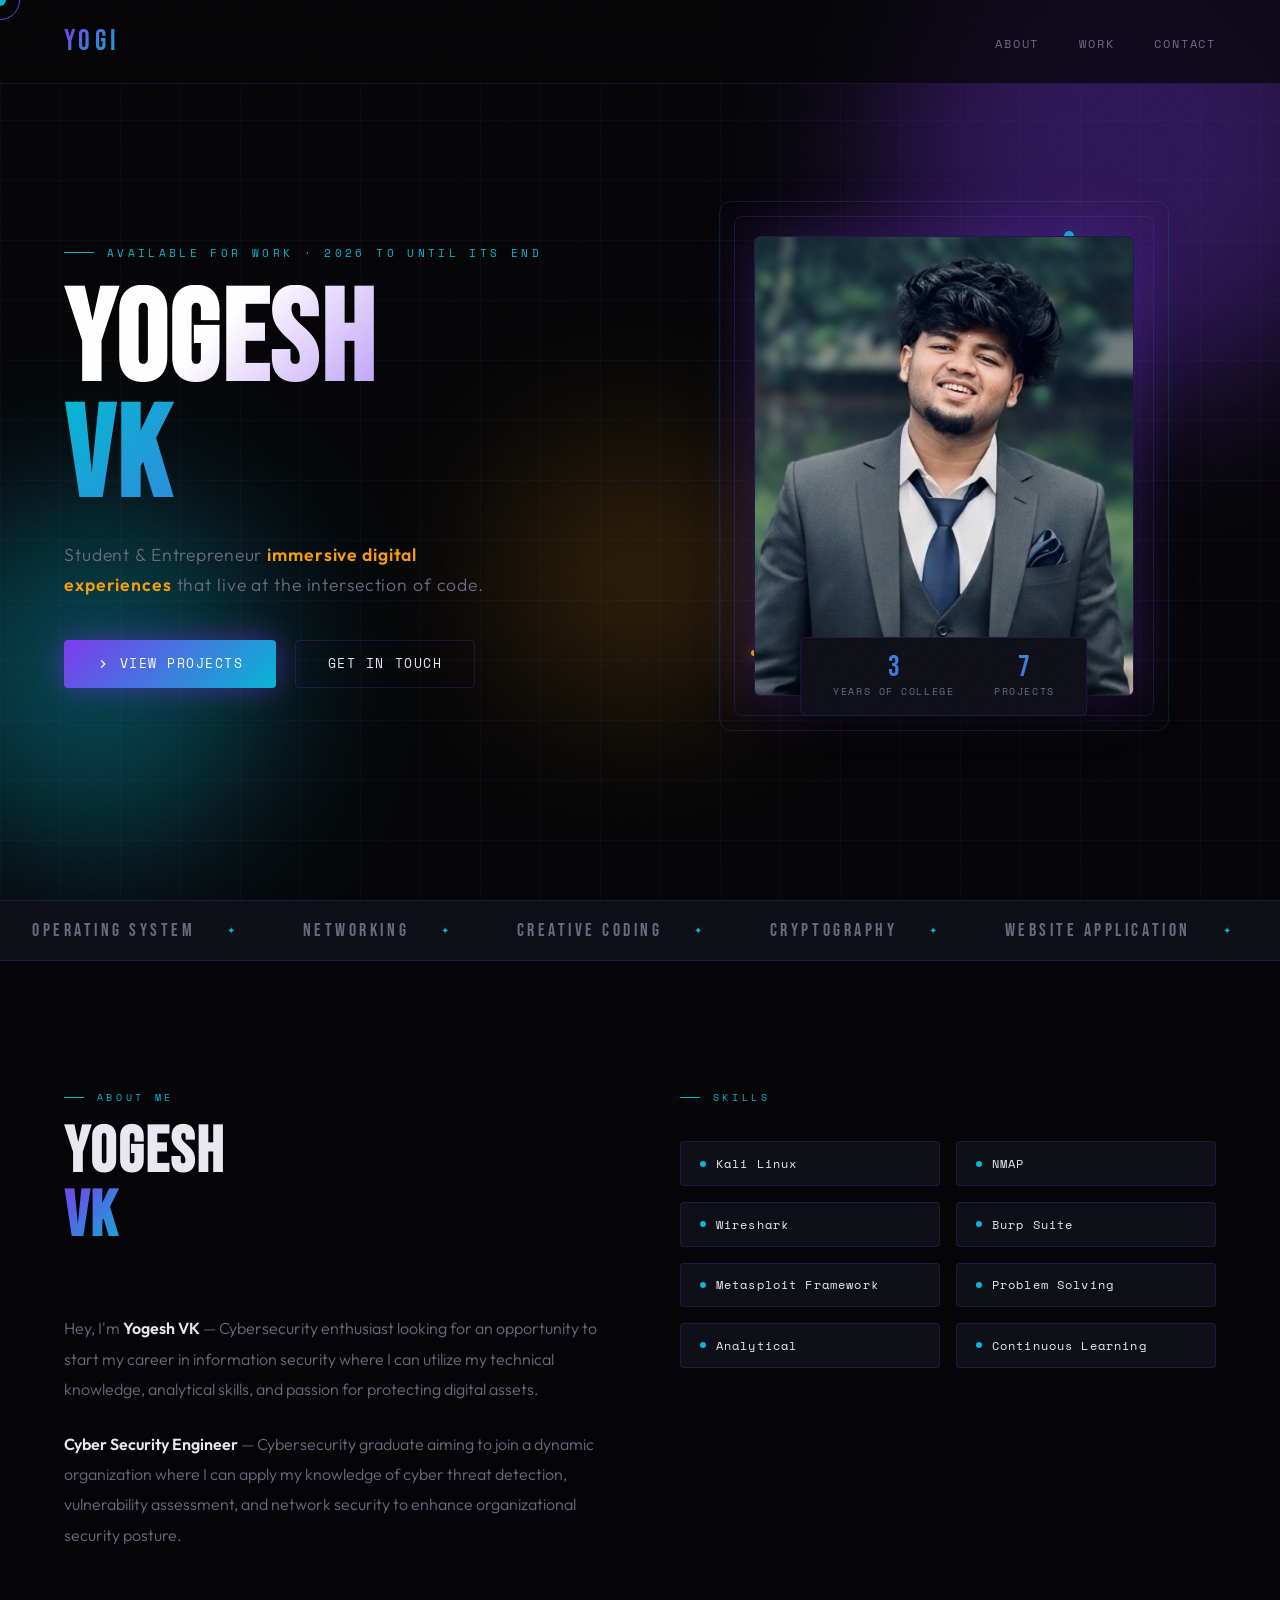
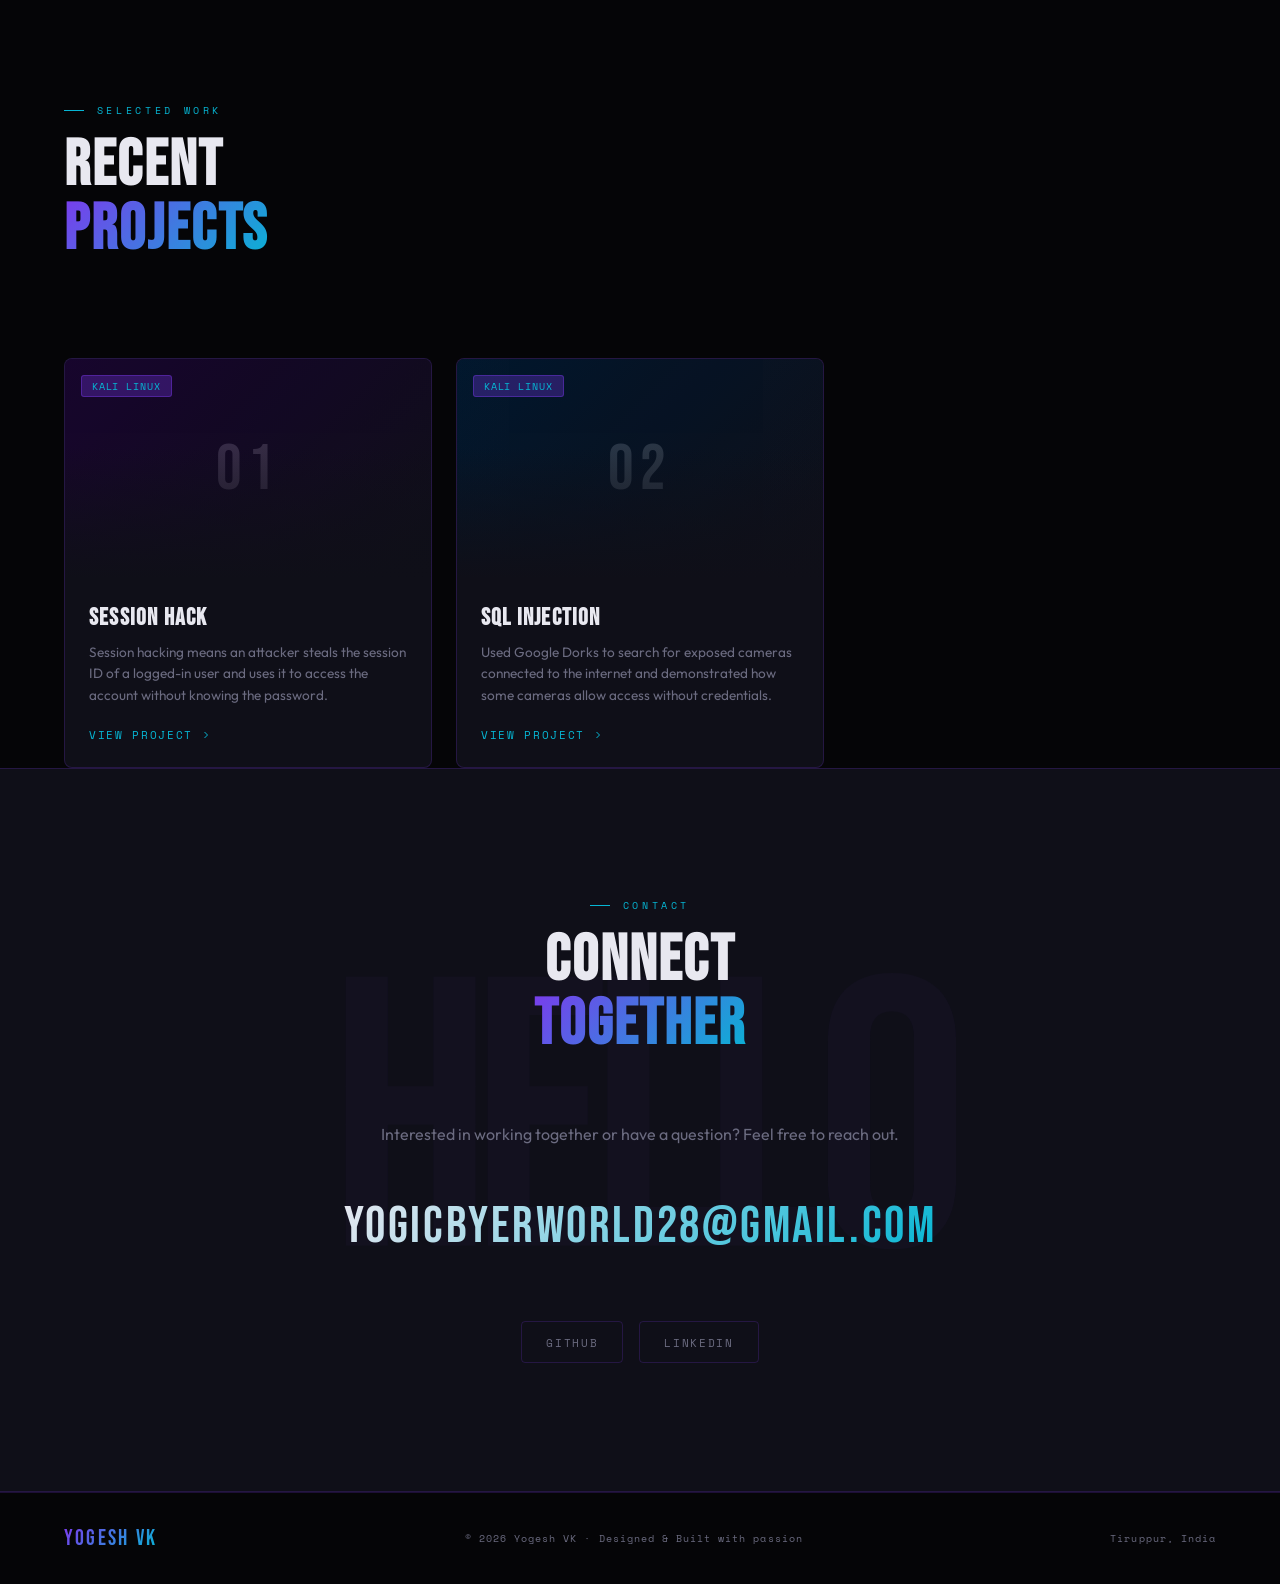
==== commit 41017134: "Update index.html" ====
--- a/index.html
+++ b/index.html
@@ -61,7 +61,7 @@
             then change the src below to: src="yogi.jpg"
           -->
           
-        <img src="https://drive.google.com/file/d/1RBsu81zVeY8wzB7KmaIGweOjaRSS0C_u"
+        <img src="yogi.JPG"
             alt="Yogesh VK"
             id="profileImg">
           <!-- Placeholder shown when no image is found -->
